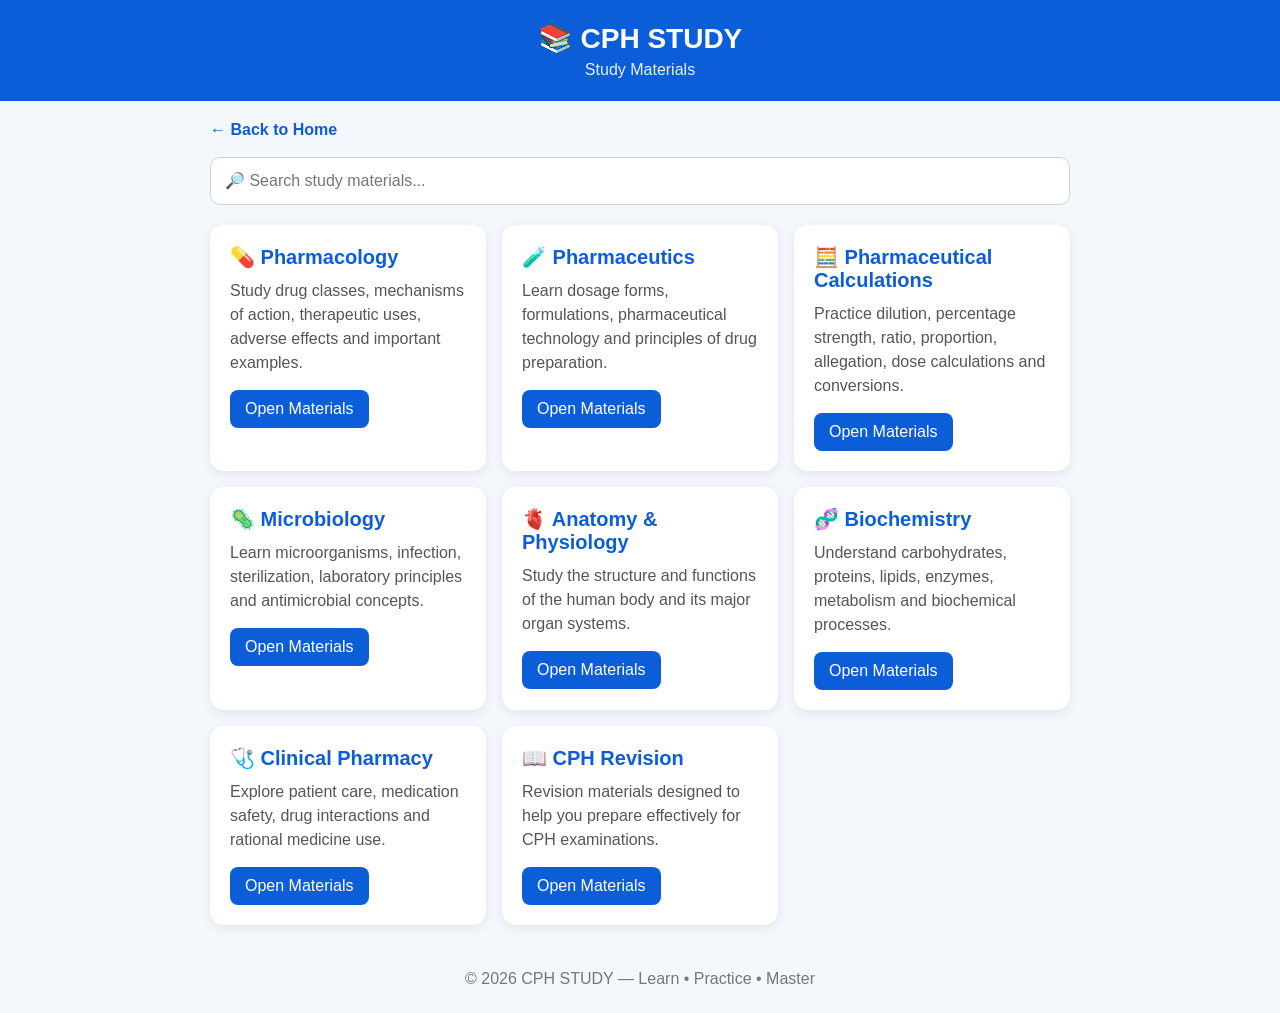
==== materials.html @ ef0ce9bb "Add materials.html for study resources" ====
<!DOCTYPE html>
<html lang="en">
<head>
  <meta charset="UTF-8">
  <meta name="viewport" content="width=device-width, initial-scale=1.0">
  <title>CPH STUDY - Study Materials</title>
  <style>
    * {
      box-sizing: border-box;
      margin: 0;
      padding: 0;
    }

    body {
      font-family: Arial, sans-serif;
      background: #f4f7fb;
      color: #172033;
    }

    header {
      background: #0b5ed7;
      color: white;
      padding: 22px 18px;
      text-align: center;
    }

    header h1 {
      font-size: 28px;
      margin-bottom: 6px;
    }

    header p {
      opacity: 0.9;
    }

    .container {
      max-width: 900px;
      margin: auto;
      padding: 20px;
    }

    .search {
      width: 100%;
      padding: 14px;
      border: 1px solid #ccd4df;
      border-radius: 10px;
      font-size: 16px;
      margin-bottom: 20px;
    }

    .grid {
      display: grid;
      grid-template-columns: repeat(auto-fit, minmax(230px, 1fr));
      gap: 16px;
    }

    .card {
      background: white;
      padding: 20px;
      border-radius: 14px;
      box-shadow: 0 3px 12px rgba(0,0,0,0.08);
    }

    .card h2 {
      color: #0b5ed7;
      margin-bottom: 10px;
      font-size: 20px;
    }

    .card p {
      line-height: 1.5;
      color: #555;
      margin-bottom: 15px;
    }

    .btn {
      display: inline-block;
      background: #0b5ed7;
      color: white;
      text-decoration: none;
      padding: 10px 15px;
      border-radius: 8px;
    }

    .btn:hover {
      background: #084298;
    }

    .back {
      display: inline-block;
      margin-bottom: 18px;
      color: #0b5ed7;
      text-decoration: none;
      font-weight: bold;
    }

    footer {
      text-align: center;
      padding: 25px;
      color: #777;
    }
  </style>
</head>

<body>

<header>
  <h1>📚 CPH STUDY</h1>
  <p>Study Materials</p>
</header>

<div class="container">

  <a href="index.html" class="back">← Back to Home</a>

  <input
    type="text"
    id="search"
    class="search"
    placeholder="🔎 Search study materials..."
    onkeyup="searchMaterials()"
  >

  <div class="grid" id="materials">

    <div class="card">
      <h2>💊 Pharmacology</h2>
      <p>Study drug classes, mechanisms of action, therapeutic uses, adverse effects and important examples.</p>
      <a href="#" class="btn">Open Materials</a>
    </div>

    <div class="card">
      <h2>🧪 Pharmaceutics</h2>
      <p>Learn dosage forms, formulations, pharmaceutical technology and principles of drug preparation.</p>
      <a href="#" class="btn">Open Materials</a>
    </div>

    <div class="card">
      <h2>🧮 Pharmaceutical Calculations</h2>
      <p>Practice dilution, percentage strength, ratio, proportion, allegation, dose calculations and conversions.</p>
      <a href="#" class="btn">Open Materials</a>
    </div>

    <div class="card">
      <h2>🦠 Microbiology</h2>
      <p>Learn microorganisms, infection, sterilization, laboratory principles and antimicrobial concepts.</p>
      <a href="#" class="btn">Open Materials</a>
    </div>

    <div class="card">
      <h2>🫀 Anatomy & Physiology</h2>
      <p>Study the structure and functions of the human body and its major organ systems.</p>
      <a href="#" class="btn">Open Materials</a>
    </div>

    <div class="card">
      <h2>🧬 Biochemistry</h2>
      <p>Understand carbohydrates, proteins, lipids, enzymes, metabolism and biochemical processes.</p>
      <a href="#" class="btn">Open Materials</a>
    </div>

    <div class="card">
      <h2>🩺 Clinical Pharmacy</h2>
      <p>Explore patient care, medication safety, drug interactions and rational medicine use.</p>
      <a href="#" class="btn">Open Materials</a>
    </div>

    <div class="card">
      <h2>📖 CPH Revision</h2>
      <p>Revision materials designed to help you prepare effectively for CPH examinations.</p>
      <a href="#" class="btn">Open Materials</a>
    </div>

  </div>
</div>

<footer>
  © 2026 CPH STUDY — Learn • Practice • Master
</footer>

<script>
function searchMaterials() {
  const input = document.getElementById("search").value.toLowerCase();
  const cards = document.querySelectorAll(".card");

  cards.forEach(card => {
    const text = card.innerText.toLowerCase();

    if (text.includes(input)) {
      card.style.display = "";
    } else {
      card.style.display = "none";
    }
  });
}
</script>

</body>
  </html>
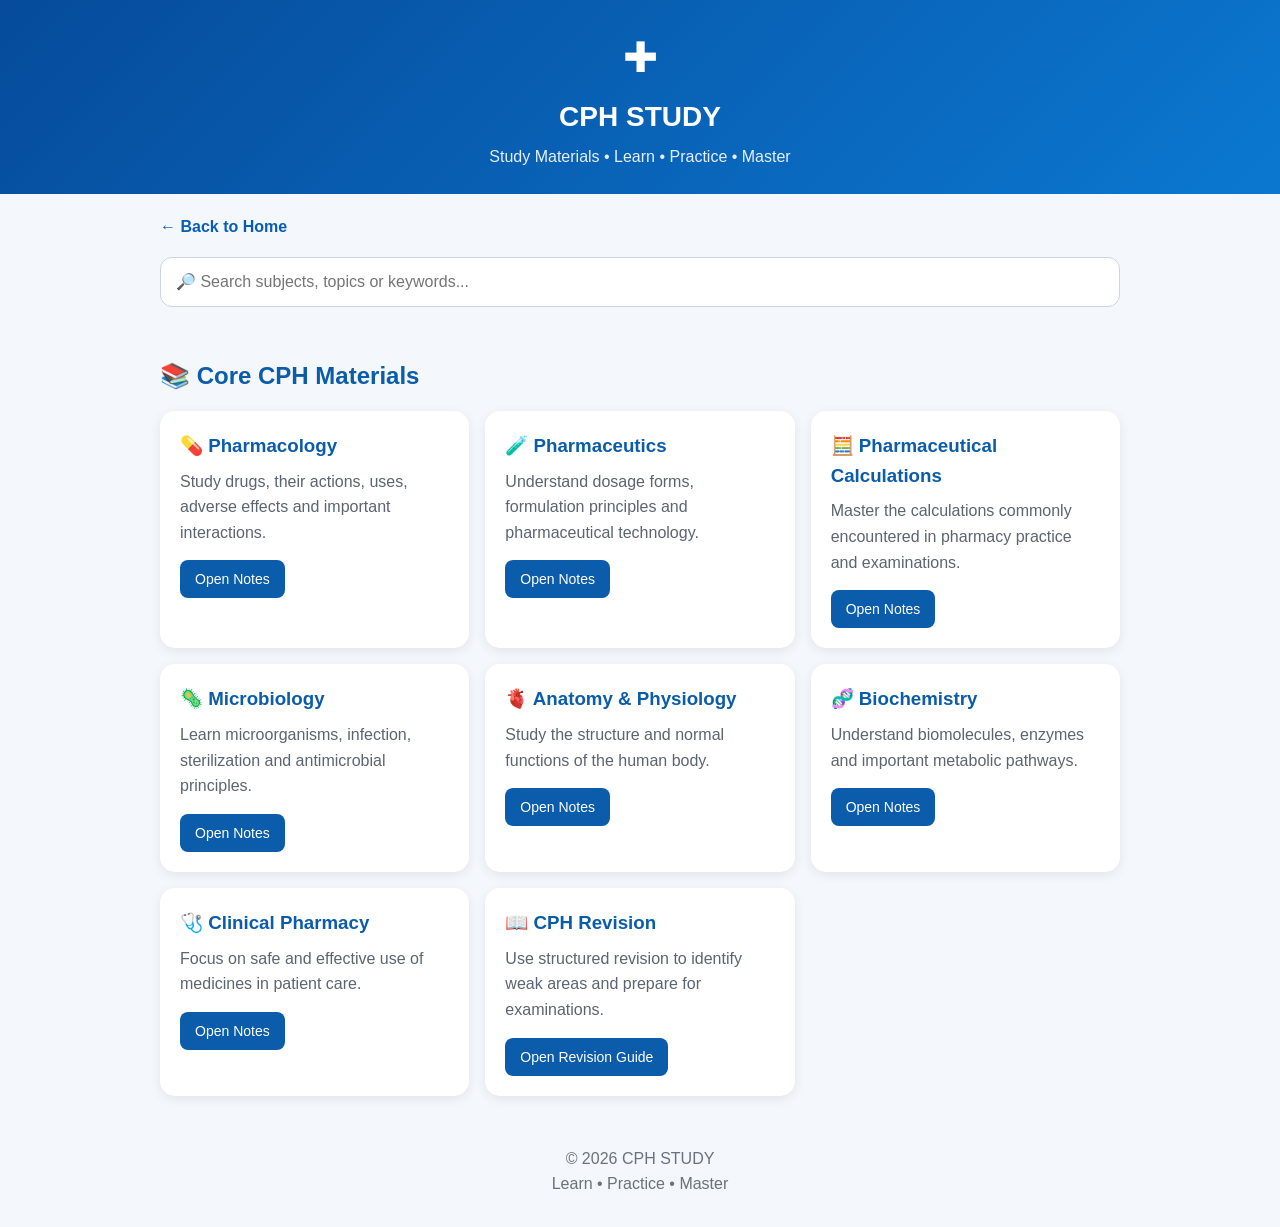
==== commit c5acd4a5: "Update materials.html" ====
--- a/materials.html
+++ b/materials.html
@@ -1,198 +1,637 @@
 <!DOCTYPE html>
 <html lang="en">
 <head>
-  <meta charset="UTF-8">
-  <meta name="viewport" content="width=device-width, initial-scale=1.0">
-  <title>CPH STUDY - Study Materials</title>
-  <style>
-    * {
-      box-sizing: border-box;
-      margin: 0;
-      padding: 0;
+<meta charset="UTF-8">
+<meta name="viewport" content="width=device-width, initial-scale=1.0">
+<meta name="theme-color" content="#0b5cab">
+
+<title>CPH STUDY | Materials</title>
+
+<style>
+*{
+  box-sizing:border-box;
+  margin:0;
+  padding:0;
+}
+
+body{
+  font-family:Arial,Helvetica,sans-serif;
+  background:#f4f7fb;
+  color:#172033;
+  line-height:1.6;
+}
+
+header{
+  background:linear-gradient(135deg,#064b9b,#0b78d0);
+  color:white;
+  padding:24px 18px;
+  text-align:center;
+}
+
+header .icon{
+  font-size:42px;
+}
+
+header h1{
+  font-size:28px;
+  margin:4px 0;
+}
+
+header p{
+  opacity:.9;
+}
+
+.container{
+  max-width:1000px;
+  margin:auto;
+  padding:20px;
+}
+
+.back{
+  display:inline-block;
+  margin-bottom:18px;
+  text-decoration:none;
+  color:#075db5;
+  font-weight:bold;
+}
+
+.search{
+  width:100%;
+  padding:15px;
+  border:1px solid #ccd5df;
+  border-radius:12px;
+  font-size:16px;
+  margin-bottom:25px;
+  outline:none;
+}
+
+.search:focus{
+  border-color:#0b5cab;
+}
+
+.section-title{
+  margin:25px 0 15px;
+  color:#0b5cab;
+}
+
+.grid{
+  display:grid;
+  grid-template-columns:repeat(auto-fit,minmax(240px,1fr));
+  gap:16px;
+}
+
+.card{
+  background:white;
+  padding:20px;
+  border-radius:15px;
+  box-shadow:0 3px 12px rgba(0,0,0,.08);
+  transition:.2s;
+}
+
+.card:hover{
+  transform:translateY(-2px);
+}
+
+.card h3{
+  color:#0b5cab;
+  margin-bottom:8px;
+}
+
+.card p{
+  color:#5b6470;
+  margin-bottom:15px;
+}
+
+.open{
+  border:0;
+  background:#0b5cab;
+  color:white;
+  padding:11px 15px;
+  border-radius:8px;
+  cursor:pointer;
+  font-size:14px;
+}
+
+.open:hover{
+  background:#063e79;
+}
+
+.content{
+  display:none;
+  margin-top:15px;
+  padding-top:15px;
+  border-top:1px solid #e1e6ec;
+}
+
+.content.active{
+  display:block;
+}
+
+.content h4{
+  margin:15px 0 6px;
+  color:#172033;
+}
+
+.content ul{
+  padding-left:20px;
+}
+
+.note{
+  background:#eef6ff;
+  padding:12px;
+  border-left:4px solid #0b5cab;
+  border-radius:6px;
+  margin:12px 0;
+}
+
+.formula{
+  background:#f1f1f1;
+  padding:12px;
+  border-radius:8px;
+  font-family:monospace;
+  margin:10px 0;
+}
+
+.quiz{
+  background:#fff8df;
+  padding:15px;
+  border-radius:10px;
+  margin-top:15px;
+}
+
+footer{
+  text-align:center;
+  padding:30px 15px;
+  color:#69727e;
+}
+
+.hidden{
+  display:none!important;
+}
+</style>
+</head>
+
+<body>
+
+<header>
+  <div class="icon">✚</div>
+  <h1>CPH STUDY</h1>
+  <p>Study Materials • Learn • Practice • Master</p>
+</header>
+
+<div class="container">
+
+<a href="index.html" class="back">← Back to Home</a>
+
+<input
+  type="search"
+  id="search"
+  class="search"
+  placeholder="🔎 Search subjects, topics or keywords..."
+  oninput="searchMaterials()"
+>
+
+<h2 class="section-title">📚 Core CPH Materials</h2>
+
+<div class="grid" id="materials">
+
+<!-- PHARMACOLOGY -->
+
+<div class="card material">
+<h3>💊 Pharmacology</h3>
+<p>Study drugs, their actions, uses, adverse effects and important interactions.</p>
+
+<button class="open" onclick="toggle('pharmacology')">
+Open Notes
+</button>
+
+<div class="content" id="pharmacology">
+
+<h4>What is Pharmacology?</h4>
+
+<p>
+Pharmacology is the science concerned with drugs and their interactions
+with living systems.
+</p>
+
+<h4>Major Areas</h4>
+
+<ul>
+<li>Pharmacodynamics – what the drug does to the body.</li>
+<li>Pharmacokinetics – what the body does to the drug.</li>
+<li>Clinical pharmacology – application of drugs in patients.</li>
+<li>Pharmacotherapeutics – use of drugs to prevent and treat disease.</li>
+</ul>
+
+<div class="note">
+<b>Remember:</b> Pharmacokinetics can be summarized as
+ADME — Absorption, Distribution, Metabolism and Excretion.
+</div>
+
+<h4>Drug Administration Routes</h4>
+
+<ul>
+<li>Oral</li>
+<li>Intravenous</li>
+<li>Intramuscular</li>
+<li>Subcutaneous</li>
+<li>Topical</li>
+<li>Inhalational</li>
+</ul>
+
+<div class="quiz">
+<b>Quick Check:</b>
+What are the four major processes represented by ADME?
+</div>
+
+</div>
+</div>
+
+
+<!-- PHARMACEUTICS -->
+
+<div class="card material">
+<h3>🧪 Pharmaceutics</h3>
+<p>Understand dosage forms, formulation principles and pharmaceutical technology.</p>
+
+<button class="open" onclick="toggle('pharmaceutics')">
+Open Notes
+</button>
+
+<div class="content" id="pharmaceutics">
+
+<h4>What is Pharmaceutics?</h4>
+
+<p>
+Pharmaceutics is the branch of pharmacy concerned with converting
+active pharmaceutical ingredients into suitable dosage forms.
+</p>
+
+<h4>Common Dosage Forms</h4>
+
+<ul>
+<li>Tablets</li>
+<li>Capsules</li>
+<li>Solutions</li>
+<li>Suspensions</li>
+<li>Emulsions</li>
+<li>Creams and ointments</li>
+<li>Suppositories</li>
+</ul>
+
+<h4>Important Concepts</h4>
+
+<ul>
+<li>Stability</li>
+<li>Solubility</li>
+<li>Bioavailability</li>
+<li>Drug release</li>
+<li>Preservation</li>
+<li>Packaging</li>
+</ul>
+
+<div class="quiz">
+<b>Quick Check:</b>
+What is the difference between a solution and a suspension?
+</div>
+
+</div>
+</div>
+
+
+<!-- PHARMACEUTICAL CALCULATIONS -->
+
+<div class="card material">
+<h3>🧮 Pharmaceutical Calculations</h3>
+<p>Master the calculations commonly encountered in pharmacy practice and examinations.</p>
+
+<button class="open" onclick="toggle('calculations')">
+Open Notes
+</button>
+
+<div class="content" id="calculations">
+
+<h4>1. Percentage Strength</h4>
+
+<p>
+Percentage strength expresses the amount of active ingredient in
+100 parts of the preparation.
+</p>
+
+<div class="formula">
+% strength = amount of solute / amount of preparation × 100
+</div>
+
+<h4>2. Dilution</h4>
+
+<div class="formula">
+C₁V₁ = C₂V₂
+</div>
+
+<p>
+Where C₁ is the initial concentration, V₁ is the volume taken,
+C₂ is the required concentration and V₂ is the final volume.
+</p>
+
+<h4>3. Ratio and Proportion</h4>
+
+<p>
+A ratio compares two quantities. Cross multiplication can be used
+to solve many pharmaceutical proportion problems.
+</p>
+
+<h4>4. Allegation</h4>
+
+<p>
+Allegation is a method used to determine the quantities of two
+different strengths required to prepare a mixture of an intermediate
+strength.
+</p>
+
+<div class="note">
+<b>Example concept:</b> To prepare a strength between a high-strength
+preparation and a low-strength preparation, the differences between
+each strength and the desired strength determine the mixing ratio.
+</div>
+
+<h4>5. Dose Calculations</h4>
+
+<div class="formula">
+Volume required =
+Dose required / Dose available × Volume containing available dose
+</div>
+
+<div class="quiz">
+<b>Practice:</b><br>
+A patient requires 250 mg of a medicine. The available preparation
+contains 500 mg in 5 mL. What volume should be administered?
+</div>
+
+</div>
+</div>
+
+
+<!-- MICROBIOLOGY -->
+
+<div class="card material">
+<h3>🦠 Microbiology</h3>
+<p>Learn microorganisms, infection, sterilization and antimicrobial principles.</p>
+
+<button class="open" onclick="toggle('microbiology')">
+Open Notes
+</button>
+
+<div class="content" id="microbiology">
+
+<h4>Microbiology</h4>
+
+<p>
+Microbiology is the study of microorganisms including bacteria,
+viruses, fungi and protozoa.
+</p>
+
+<h4>Important Topics</h4>
+
+<ul>
+<li>Bacterial structure</li>
+<li>Gram staining</li>
+<li>Bacterial growth</li>
+<li>Sterilization</li>
+<li>Disinfection</li>
+<li>Antimicrobial agents</li>
+<li>Infection control</li>
+</ul>
+
+<h4>Gram Staining</h4>
+
+<p>
+Gram staining differentiates bacteria according to differences in
+their cell-wall structure.
+</p>
+
+<div class="note">
+<b>Exam Tip:</b> Know the basic differences between Gram-positive and
+Gram-negative bacteria, including cell-wall structure and staining
+reaction.
+</div>
+
+</div>
+</div>
+
+
+<!-- ANATOMY -->
+
+<div class="card material">
+<h3>🫀 Anatomy & Physiology</h3>
+<p>Study the structure and normal functions of the human body.</p>
+
+<button class="open" onclick="toggle('anatomy')">
+Open Notes
+</button>
+
+<div class="content" id="anatomy">
+
+<h4>Major Body Systems</h4>
+
+<ul>
+<li>Cardiovascular system</li>
+<li>Respiratory system</li>
+<li>Digestive system</li>
+<li>Nervous system</li>
+<li>Urinary system</li>
+<li>Endocrine system</li>
+<li>Musculoskeletal system</li>
+<li>Reproductive system</li>
+</ul>
+
+<h4>Homeostasis</h4>
+
+<p>
+Homeostasis is the maintenance of a relatively stable internal
+environment despite changes in external or internal conditions.
+</p>
+
+<div class="quiz">
+<b>Quick Check:</b>
+Which system is primarily responsible for transporting oxygen,
+nutrients and hormones around the body?
+</div>
+
+</div>
+</div>
+
+
+<!-- BIOCHEMISTRY -->
+
+<div class="card material">
+<h3>🧬 Biochemistry</h3>
+<p>Understand biomolecules, enzymes and important metabolic pathways.</p>
+
+<button class="open" onclick="toggle('biochemistry')">
+Open Notes
+</button>
+
+<div class="content" id="biochemistry">
+
+<h4>Major Biomolecules</h4>
+
+<ul>
+<li>Carbohydrates</li>
+<li>Proteins</li>
+<li>Lipids</li>
+<li>Nucleic acids</li>
+</ul>
+
+<h4>Enzymes</h4>
+
+<p>
+Enzymes are biological catalysts that increase the rate of
+biochemical reactions without being consumed in the reaction.
+</p>
+
+<h4>Important Topics</h4>
+
+<ul>
+<li>Enzyme activity</li>
+<li>Protein structure</li>
+<li>Carbohydrate metabolism</li>
+<li>Lipid metabolism</li>
+<li>Energy metabolism</li>
+</ul>
+
+</div>
+</div>
+
+
+<!-- CLINICAL PHARMACY -->
+
+<div class="card material">
+<h3>🩺 Clinical Pharmacy</h3>
+<p>Focus on safe and effective use of medicines in patient care.</p>
+
+<button class="open" onclick="toggle('clinical')">
+Open Notes
+</button>
+
+<div class="content" id="clinical">
+
+<h4>Clinical Pharmacy</h4>
+
+<p>
+Clinical pharmacy focuses on optimizing medication therapy and
+supporting safe, effective and appropriate medicine use.
+</p>
+
+<h4>Key Areas</h4>
+
+<ul>
+<li>Medication history</li>
+<li>Patient counselling</li>
+<li>Adverse drug reactions</li>
+<li>Drug interactions</li>
+<li>Medication adherence</li>
+<li>Patient monitoring</li>
+</ul>
+
+<div class="note">
+<b>Patient Safety:</b> Always verify the patient, medicine, dose,
+route and relevant instructions before medicine administration.
+</div>
+
+</div>
+</div>
+
+
+<!-- CPH REVISION -->
+
+<div class="card material">
+<h3>📖 CPH Revision</h3>
+<p>Use structured revision to identify weak areas and prepare for examinations.</p>
+
+<button class="open" onclick="toggle('revision')">
+Open Revision Guide
+</button>
+
+<div class="content" id="revision">
+
+<h4>Effective Revision Cycle</h4>
+
+<ol>
+<li>Learn the concept.</li>
+<li>Make short notes.</li>
+<li>Test yourself without looking at the answer.</li>
+<li>Mark your work.</li>
+<li>Review mistakes.</li>
+<li>Repeat difficult topics.</li>
+</ol>
+
+<h4>High-Yield Revision</h4>
+
+<ul>
+<li>Definitions</li>
+<li>Classifications</li>
+<li>Mechanisms</li>
+<li>Indications</li>
+<li>Contraindications</li>
+<li>Adverse effects</li>
+<li>Calculations</li>
+<li>Short-answer questions</li>
+<li>MCQs</li>
+</ul>
+
+<div class="note">
+<b>Study Principle:</b> Active recall and spaced revision are generally
+more effective for long-term retention than repeatedly reading the
+same notes.
+</div>
+
+</div>
+</div>
+
+</div>
+
+</div>
+
+<footer>
+© 2026 CPH STUDY<br>
+Learn • Practice • Master
+</footer>
+
+
+<script>
+
+function toggle(id){
+
+  const element=document.getElementById(id);
+
+  element.classList.toggle("active");
+
+}
+
+function searchMaterials(){
+
+  const query=document
+    .getElementById("search")
+    .value
+    .toLowerCase()
+    .trim();
+
+  const cards=document.querySelectorAll(".material");
+
+  cards.forEach(card=>{
+
+    const text=card.innerText.toLowerCase();
+
+    if(text.includes(query)){
+      card.classList.remove("hidden");
+    }else{
+      card.classList.add("hidden");
     }
 
-    body {
-      font-family: Arial, sans-serif;
-      background: #f4f7fb;
-      color: #172033;
-    }
-
-    header {
-      background: #0b5ed7;
-      color: white;
-      padding: 22px 18px;
-      text-align: center;
-    }
-
-    header h1 {
-      font-size: 28px;
-      margin-bottom: 6px;
-    }
-
-    header p {
-      opacity: 0.9;
-    }
-
-    .container {
-      max-width: 900px;
-      margin: auto;
-      padding: 20px;
-    }
-
-    .search {
-      width: 100%;
-      padding: 14px;
-      border: 1px solid #ccd4df;
-      border-radius: 10px;
-      font-size: 16px;
-      margin-bottom: 20px;
-    }
-
-    .grid {
-      display: grid;
-      grid-template-columns: repeat(auto-fit, minmax(230px, 1fr));
-      gap: 16px;
-    }
-
-    .card {
-      background: white;
-      padding: 20px;
-      border-radius: 14px;
-      box-shadow: 0 3px 12px rgba(0,0,0,0.08);
-    }
-
-    .card h2 {
-      color: #0b5ed7;
-      margin-bottom: 10px;
-      font-size: 20px;
-    }
-
-    .card p {
-      line-height: 1.5;
-      color: #555;
-      margin-bottom: 15px;
-    }
-
-    .btn {
-      display: inline-block;
-      background: #0b5ed7;
-      color: white;
-      text-decoration: none;
-      padding: 10px 15px;
-      border-radius: 8px;
-    }
-
-    .btn:hover {
-      background: #084298;
-    }
-
-    .back {
-      display: inline-block;
-      margin-bottom: 18px;
-      color: #0b5ed7;
-      text-decoration: none;
-      font-weight: bold;
-    }
-
-    footer {
-      text-align: center;
-      padding: 25px;
-      color: #777;
-    }
-  </style>
-</head>
-
-<body>
-
-<header>
-  <h1>📚 CPH STUDY</h1>
-  <p>Study Materials</p>
-</header>
-
-<div class="container">
-
-  <a href="index.html" class="back">← Back to Home</a>
-
-  <input
-    type="text"
-    id="search"
-    class="search"
-    placeholder="🔎 Search study materials..."
-    onkeyup="searchMaterials()"
-  >
-
-  <div class="grid" id="materials">
-
-    <div class="card">
-      <h2>💊 Pharmacology</h2>
-      <p>Study drug classes, mechanisms of action, therapeutic uses, adverse effects and important examples.</p>
-      <a href="#" class="btn">Open Materials</a>
-    </div>
-
-    <div class="card">
-      <h2>🧪 Pharmaceutics</h2>
-      <p>Learn dosage forms, formulations, pharmaceutical technology and principles of drug preparation.</p>
-      <a href="#" class="btn">Open Materials</a>
-    </div>
-
-    <div class="card">
-      <h2>🧮 Pharmaceutical Calculations</h2>
-      <p>Practice dilution, percentage strength, ratio, proportion, allegation, dose calculations and conversions.</p>
-      <a href="#" class="btn">Open Materials</a>
-    </div>
-
-    <div class="card">
-      <h2>🦠 Microbiology</h2>
-      <p>Learn microorganisms, infection, sterilization, laboratory principles and antimicrobial concepts.</p>
-      <a href="#" class="btn">Open Materials</a>
-    </div>
-
-    <div class="card">
-      <h2>🫀 Anatomy & Physiology</h2>
-      <p>Study the structure and functions of the human body and its major organ systems.</p>
-      <a href="#" class="btn">Open Materials</a>
-    </div>
-
-    <div class="card">
-      <h2>🧬 Biochemistry</h2>
-      <p>Understand carbohydrates, proteins, lipids, enzymes, metabolism and biochemical processes.</p>
-      <a href="#" class="btn">Open Materials</a>
-    </div>
-
-    <div class="card">
-      <h2>🩺 Clinical Pharmacy</h2>
-      <p>Explore patient care, medication safety, drug interactions and rational medicine use.</p>
-      <a href="#" class="btn">Open Materials</a>
-    </div>
-
-    <div class="card">
-      <h2>📖 CPH Revision</h2>
-      <p>Revision materials designed to help you prepare effectively for CPH examinations.</p>
-      <a href="#" class="btn">Open Materials</a>
-    </div>
-
-  </div>
-</div>
-
-<footer>
-  © 2026 CPH STUDY — Learn • Practice • Master
-</footer>
-
-<script>
-function searchMaterials() {
-  const input = document.getElementById("search").value.toLowerCase();
-  const cards = document.querySelectorAll(".card");
-
-  cards.forEach(card => {
-    const text = card.innerText.toLowerCase();
-
-    if (text.includes(input)) {
-      card.style.display = "";
-    } else {
-      card.style.display = "none";
-    }
   });
-}
+
+}
+
 </script>
 
 </body>
